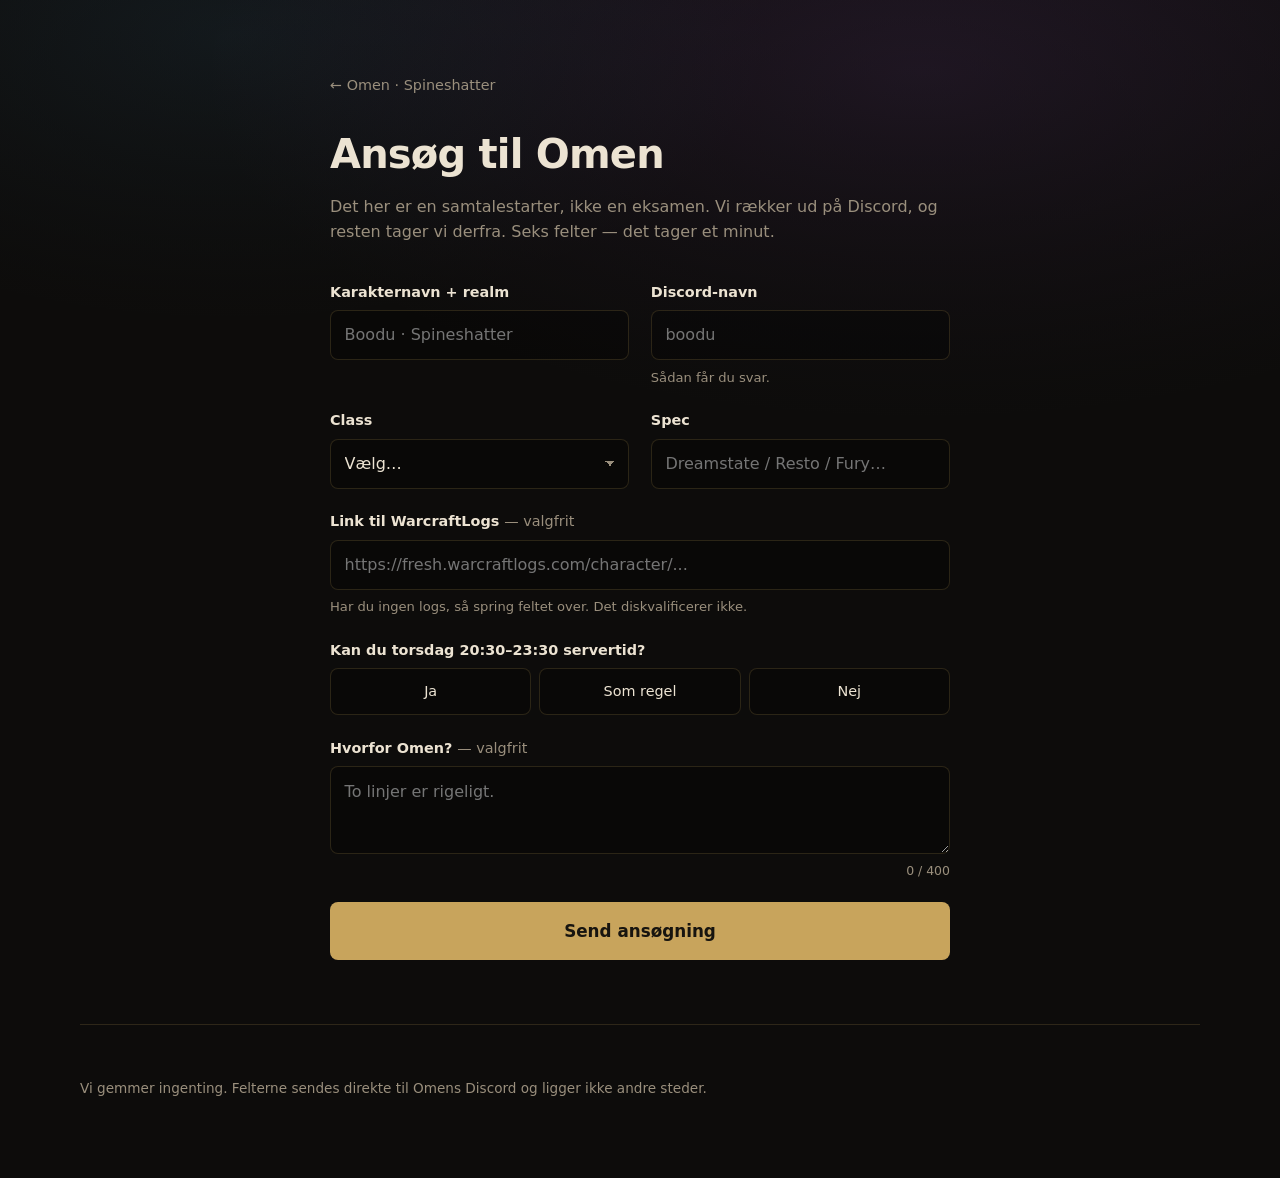
==== site/apply.html @ 4b388e67 "Ansoegningsformular, Discord-funktion og cron-job Faerdiggoer v1's tre dele ud over forsiden.  site/" ====
<!doctype html>
<html lang="da">
<head>
<meta charset="utf-8">
<meta name="viewport" content="width=device-width, initial-scale=1">
<title>Ansøg · Omen</title>
<meta name="robots" content="noindex">
<meta name="theme-color" content="#0d0c0b">
<link rel="stylesheet" href="style.css">
<style>
.wrap { max-width: 620px; margin-inline: auto; padding: clamp(2.5rem, 8vh, 5rem) 0 4rem; }
a.back { color: var(--muted); text-decoration: none; font-size: 0.9rem; }
a.back:hover { color: var(--text); }

h1 { font-size: clamp(1.9rem, 5vw, 2.5rem); margin: 1.5rem 0 0.5rem; letter-spacing: -0.02em; }
.intro { color: var(--muted); margin: 0 0 2.25rem; }

form { display: grid; gap: 1.35rem; }
.field { display: grid; gap: 0.4rem; }
label { font-size: 0.9rem; font-weight: 600; }
label .opt { font-weight: 400; color: var(--muted); }
.hint { font-size: 0.82rem; color: var(--muted); }

input, select, textarea {
  font: inherit;
  color: var(--text);
  background: rgba(0,0,0,0.28);
  border: 1px solid var(--line);
  border-radius: 8px;
  padding: 0.7rem 0.85rem;
  width: 100%;
}
input:focus, select:focus, textarea:focus {
  outline: 2px solid rgba(200,164,92,0.55);
  outline-offset: 1px;
  border-color: transparent;
}
textarea { resize: vertical; min-height: 5.5rem; }
select { appearance: none; background-image: linear-gradient(45deg, transparent 50%, var(--muted) 50%), linear-gradient(135deg, var(--muted) 50%, transparent 50%); background-position: right 1.1rem center, right 0.85rem center; background-size: 6px 6px, 6px 6px; background-repeat: no-repeat; }

/* align-items: start — ellers straekker grid'et feltet UDEN hjaelpetekst,
   saa de to input-felter i en raekke faar forskellig hoejde. */
.pair { display: grid; gap: 1.35rem; grid-template-columns: 1fr; align-items: start; }
@media (min-width: 560px) { .pair { grid-template-columns: 1fr 1fr; } }

/* Ja/nej som to knapper frem for en dropdown: ét klik i stedet for tre. */
.choice { display: flex; gap: 0.5rem; }
.choice label {
  position: relative;   /* holder den skjulte radio inde i knappen */
  flex: 1;
  text-align: center;
  padding: 0.7rem 0.5rem;
  border: 1px solid var(--line);
  border-radius: 8px;
  cursor: pointer;
  font-weight: 500;
  background: rgba(0,0,0,0.28);
}
/* Radio'erne skal skjules UDEN at arve width:100% fra input-reglen ovenfor.
   Gjorde de det, blev hver knap 1440px bred og skubbede hele siden ud i
   vandret scroll — usynligt, fordi elementet selv er gennemsigtigt. */
.choice input {
  position: absolute;
  inset: 0;
  width: 100%; height: 100%;
  margin: 0; padding: 0;
  opacity: 0;
  cursor: pointer;
}
.choice input:checked + span { color: var(--gold); font-weight: 700; }
.choice label:has(input:checked) { border-color: rgba(200,164,92,0.6); background: rgba(200,164,92,0.08); }
.choice label:has(input:focus-visible) { outline: 2px solid rgba(200,164,92,0.55); outline-offset: 1px; }

.count { font-size: 0.78rem; color: var(--muted); text-align: right; }

.status { margin-top: 1rem; padding: 0.85rem 1rem; border-radius: 8px; border: 1px solid var(--line); font-size: 0.92rem; }
.status.error { border-color: rgba(192,122,74,0.6); color: #e0b492; }

/* Kvitteringen erstatter formularen — ingen tvivl om, at det gik igennem. */
.done { text-align: center; padding: 3rem 1rem; }
.done .mark { font-size: 2.5rem; color: var(--good); }
.done h2 { margin: 1rem 0 0.5rem; font-size: 1.4rem; }
.done p { color: var(--muted); margin: 0 0 1.5rem; }

/* Honeypot: usynlig for mennesker, udfyldes af simple bots. */
.hp { position: absolute; left: -9999px; width: 1px; height: 1px; overflow: hidden; }
</style>
</head>
<body>
<div class="backdrop"></div>

<div class="shell">
  <div class="wrap">
    <a class="back" href="./">← Omen · Spineshatter</a>

    <div id="form-view">
      <h1>Ansøg til Omen</h1>
      <p class="intro">
        Det her er en samtalestarter, ikke en eksamen. Vi rækker ud på Discord,
        og resten tager vi derfra. Seks felter — det tager et minut.
      </p>

      <form id="apply" novalidate>
        <div class="pair">
          <div class="field">
            <label for="character">Karakternavn + realm</label>
            <input id="character" name="character" required maxlength="60"
                   autocomplete="off" placeholder="Boodu · Spineshatter">
          </div>
          <div class="field">
            <label for="discord">Discord-navn</label>
            <input id="discord" name="discord" required maxlength="60"
                   autocomplete="off" placeholder="boodu">
            <span class="hint">Sådan får du svar.</span>
          </div>
        </div>

        <div class="pair">
          <div class="field">
            <label for="class">Class</label>
            <select id="class" name="class" required>
              <option value="" disabled selected>Vælg…</option>
              <option>Druid</option><option>Hunter</option><option>Mage</option>
              <option>Paladin</option><option>Priest</option><option>Rogue</option>
              <option>Shaman</option><option>Warlock</option><option>Warrior</option>
            </select>
          </div>
          <div class="field">
            <label for="spec">Spec</label>
            <input id="spec" name="spec" required maxlength="40"
                   autocomplete="off" placeholder="Dreamstate / Resto / Fury…">
          </div>
        </div>

        <div class="field">
          <label for="logs">Link til WarcraftLogs <span class="opt">— valgfrit</span></label>
          <input id="logs" name="logs" type="url" maxlength="300"
                 autocomplete="off" placeholder="https://fresh.warcraftlogs.com/character/...">
          <span class="hint">Har du ingen logs, så spring feltet over. Det diskvalificerer ikke.</span>
        </div>

        <div class="field">
          <label>Kan du torsdag 20:30–23:30 servertid?</label>
          <div class="choice">
            <label><input type="radio" name="attendance" value="Ja" required><span>Ja</span></label>
            <label><input type="radio" name="attendance" value="Som regel"><span>Som regel</span></label>
            <label><input type="radio" name="attendance" value="Nej"><span>Nej</span></label>
          </div>
        </div>

        <div class="field">
          <label for="why">Hvorfor Omen? <span class="opt">— valgfrit</span></label>
          <textarea id="why" name="why" maxlength="400"
                    placeholder="To linjer er rigeligt."></textarea>
          <span class="count" id="count">0 / 400</span>
        </div>

        <div class="hp" aria-hidden="true">
          <label for="website">Lad dette felt stå tomt</label>
          <input id="website" name="website" tabindex="-1" autocomplete="off">
        </div>

        <button class="btn" type="submit" id="submit">Send ansøgning</button>
        <div class="status" id="status" hidden></div>
      </form>
    </div>

    <div id="done-view" class="done" hidden>
      <div class="mark">✓</div>
      <h2>Sendt</h2>
      <p>Den ligger i Omens Discord nu. Boodu eller Raîns rækker ud til dig.</p>
      <a class="btn" href="./" style="max-width:16rem;margin-inline:auto">Tilbage til forsiden</a>
    </div>
  </div>

  <footer>
    <p>Vi gemmer ingenting. Felterne sendes direkte til Omens Discord og ligger ikke andre steder.</p>
  </footer>
</div>

<script>
const form = document.getElementById("apply");
const button = document.getElementById("submit");
const status = document.getElementById("status");
const why = document.getElementById("why");
const count = document.getElementById("count");

why.addEventListener("input", () => {
  count.textContent = `${why.value.length} / 400`;
});

function fail(message) {
  status.hidden = false;
  status.className = "status error";
  status.textContent = message;
  button.disabled = false;
  button.textContent = "Send ansøgning";
}

form.addEventListener("submit", async (event) => {
  event.preventDefault();
  status.hidden = true;

  // Egen validering frem for browserens: novalidate paa formen giver os
  // beskeder paa dansk i stedet for browserens sprog.
  const required = [
    ["character", "Skriv karakternavn og realm."],
    ["discord", "Vi skal bruge dit Discord-navn for at kunne svare."],
    ["class", "Vælg din class."],
    ["spec", "Skriv din spec."],
  ];
  for (const [name, message] of required) {
    const field = form.elements[name];
    if (!field.value.trim()) {
      fail(message);
      field.focus();
      return;
    }
  }
  if (!form.elements["attendance"].value) {
    return fail("Sig til om du kan torsdage — også hvis svaret er nej.");
  }

  button.disabled = true;
  button.textContent = "Sender…";

  try {
    const response = await fetch("/api/apply", {
      method: "POST",
      headers: { "Content-Type": "application/json" },
      body: JSON.stringify(Object.fromEntries(new FormData(form))),
    });

    if (response.status === 429) {
      return fail("For mange ansøgninger fra dit netværk lige nu. Prøv om lidt.");
    }
    if (!response.ok) {
      const body = await response.json().catch(() => ({}));
      return fail(body.error || "Kunne ikke sende. Prøv igen, eller skriv til Boodu på Discord.");
    }

    document.getElementById("form-view").hidden = true;
    document.getElementById("done-view").hidden = false;
  } catch {
    fail("Ingen forbindelse. Tjek nettet og prøv igen.");
  }
});
</script>
</body>
</html>
---- site/style.css ----
/* Faelles fundament for alle sider: farver, typografi, baggrund og knap.
   Sidespecifik CSS bliver i den enkelte side — kun det, to sider deler,
   hoerer hjemme her. */

:root {
  --bg: #0d0c0b;
  --panel: rgba(28, 25, 21, 0.72);
  --line: rgba(200, 164, 92, 0.18);
  --text: #ece3d2;
  --muted: #9a8f7d;
  --gold: #c8a45c;
  --good: #6fa86f;
  --warn: #c07a4a;
  --shell: min(1120px, 100% - 2.5rem);
}

* { box-sizing: border-box; }

body {
  margin: 0;
  background: var(--bg);
  color: var(--text);
  font: 16px/1.6 system-ui, -apple-system, "Segoe UI", sans-serif;
  -webkit-font-smoothing: antialiased;
}

/* BAGGRUNDSKUNST — fastlaast, saa den staar stille naar man scroller.
   Lige nu en ren CSS-stemning, fordi billedkilden er et aabent flag
   (officiel Blizzard key art vs. fan art med tilladelse).
   Naar billedet findes: laeg det i site/art/ og tilfoej det som foerste
   lag i background nedenfor. Alt andet virker uaendret. */
.backdrop {
  position: fixed;
  inset: 0;
  z-index: -1;
  background:
    radial-gradient(80% 55% at 72% 8%, rgba(150, 90, 190, 0.22), transparent 70%),
    radial-gradient(60% 45% at 18% 4%, rgba(70, 130, 170, 0.18), transparent 70%),
    var(--bg);
}
/* Sloeret der sikrer kontrast: kunsten ses i kanterne, aldrig bag et tal.
   Den moerkner nedad, saa data overtager efter hero'en. */
.backdrop::after {
  content: "";
  position: absolute;
  inset: 0;
  background: linear-gradient(180deg, rgba(13,12,11,0.35) 0%, rgba(13,12,11,0.88) 55%, var(--bg) 100%);
}

.shell { width: var(--shell); margin-inline: auto; }

section { padding: 3.25rem 0; border-top: 1px solid var(--line); }
h2 { margin: 0 0 0.4rem; font-size: 1.35rem; letter-spacing: -0.01em; }
.lede { margin: 0 0 2rem; color: var(--muted); max-width: 60ch; }

.btn {
  display: block;
  width: 100%;
  text-align: center;
  background: var(--gold);
  color: #17140f;
  font: inherit;
  font-weight: 700;
  font-size: 1.05rem;
  padding: 0.95rem 1.5rem;
  border: 0;
  border-radius: 8px;
  text-decoration: none;
  cursor: pointer;
}
.btn:hover:not(:disabled) { filter: brightness(1.08); }
.btn:disabled { opacity: 0.55; cursor: progress; }

footer { padding: 2.5rem 0 4rem; color: var(--muted); font-size: 0.85rem; border-top: 1px solid var(--line); }
footer a { color: var(--muted); }

.loading { color: var(--muted); }
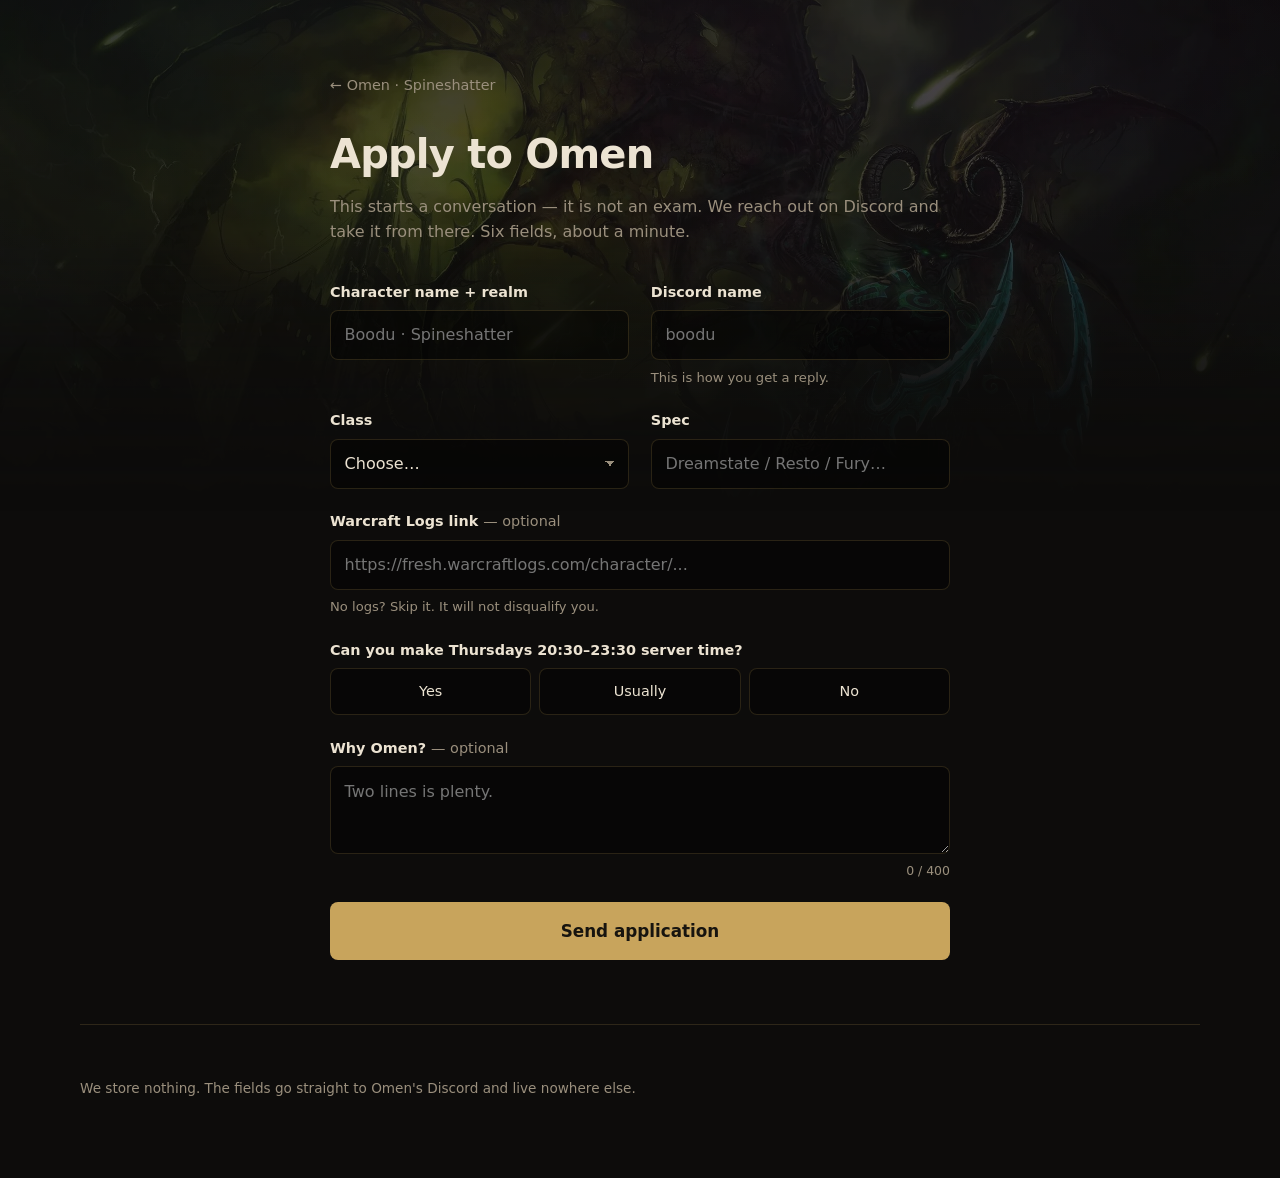
==== commit ccda7ce6: "Engelsk site, stort guildnavn og Blizzards TBC-kunst Omen er en international guild, saa alt brugerv" ====
--- a/site/apply.html
+++ b/site/apply.html
@@ -1,16 +1,33 @@
 <!doctype html>
-<html lang="da">
+<html lang="en">
 <head>
 <meta charset="utf-8">
 <meta name="viewport" content="width=device-width, initial-scale=1">
-<title>Ansøg · Omen</title>
+<title>Apply · Omen</title>
 <meta name="robots" content="noindex">
 <meta name="theme-color" content="#0d0c0b">
 <link rel="stylesheet" href="style.css">
 <style>
-.wrap { max-width: 620px; margin-inline: auto; padding: clamp(2.5rem, 8vh, 5rem) 0 4rem; }
+.wrap { position: relative; max-width: 620px; margin-inline: auto; padding: clamp(2.5rem, 8vh, 5rem) 0 4rem; }
 a.back { color: var(--muted); text-decoration: none; font-size: 0.9rem; }
 a.back:hover { color: var(--text); }
+
+/* Samme kunst som forsidens apply-sektion, saa de to sider foeles som ét sted. */
+.page-art {
+  position: fixed;
+  inset: 0 0 auto 0;
+  height: 60vh;
+  z-index: -1;
+  background: url("art/t6-illidan.webp") center 22% / cover no-repeat;
+  mask-image: linear-gradient(180deg, #000 0%, #000 45%, transparent 95%);
+  opacity: 0.55;
+}
+.page-art::after {
+  content: "";
+  position: absolute;
+  inset: 0;
+  background: linear-gradient(180deg, rgba(13,12,11,0.7) 0%, rgba(13,12,11,0.55) 35%, var(--bg) 100%);
+}
 
 h1 { font-size: clamp(1.9rem, 5vw, 2.5rem); margin: 1.5rem 0 0.5rem; letter-spacing: -0.02em; }
 .intro { color: var(--muted); margin: 0 0 2.25rem; }
@@ -24,7 +41,7 @@
 input, select, textarea {
   font: inherit;
   color: var(--text);
-  background: rgba(0,0,0,0.28);
+  background: rgba(0,0,0,0.42);
   border: 1px solid var(--line);
   border-radius: 8px;
   padding: 0.7rem 0.85rem;
@@ -43,7 +60,7 @@
 .pair { display: grid; gap: 1.35rem; grid-template-columns: 1fr; align-items: start; }
 @media (min-width: 560px) { .pair { grid-template-columns: 1fr 1fr; } }
 
-/* Ja/nej som to knapper frem for en dropdown: ét klik i stedet for tre. */
+/* Ja/nej som knapper frem for en dropdown: ét klik i stedet for tre. */
 .choice { display: flex; gap: 0.5rem; }
 .choice label {
   position: relative;   /* holder den skjulte radio inde i knappen */
@@ -54,7 +71,7 @@
   border-radius: 8px;
   cursor: pointer;
   font-weight: 500;
-  background: rgba(0,0,0,0.28);
+  background: rgba(0,0,0,0.42);
 }
 /* Radio'erne skal skjules UDEN at arve width:100% fra input-reglen ovenfor.
    Gjorde de det, blev hver knap 1440px bred og skubbede hele siden ud i
@@ -68,7 +85,7 @@
   cursor: pointer;
 }
 .choice input:checked + span { color: var(--gold); font-weight: 700; }
-.choice label:has(input:checked) { border-color: rgba(200,164,92,0.6); background: rgba(200,164,92,0.08); }
+.choice label:has(input:checked) { border-color: rgba(200,164,92,0.6); background: rgba(200,164,92,0.1); }
 .choice label:has(input:focus-visible) { outline: 2px solid rgba(200,164,92,0.55); outline-offset: 1px; }
 
 .count { font-size: 0.78rem; color: var(--muted); text-align: right; }
@@ -88,30 +105,31 @@
 </head>
 <body>
 <div class="backdrop"></div>
+<div class="page-art" role="img" aria-label="Illidan Stormrage at the Black Temple"></div>
 
 <div class="shell">
   <div class="wrap">
     <a class="back" href="./">← Omen · Spineshatter</a>
 
     <div id="form-view">
-      <h1>Ansøg til Omen</h1>
+      <h1>Apply to Omen</h1>
       <p class="intro">
-        Det her er en samtalestarter, ikke en eksamen. Vi rækker ud på Discord,
-        og resten tager vi derfra. Seks felter — det tager et minut.
+        This starts a conversation — it is not an exam. We reach out on Discord
+        and take it from there. Six fields, about a minute.
       </p>
 
       <form id="apply" novalidate>
         <div class="pair">
           <div class="field">
-            <label for="character">Karakternavn + realm</label>
+            <label for="character">Character name + realm</label>
             <input id="character" name="character" required maxlength="60"
                    autocomplete="off" placeholder="Boodu · Spineshatter">
           </div>
           <div class="field">
-            <label for="discord">Discord-navn</label>
+            <label for="discord">Discord name</label>
             <input id="discord" name="discord" required maxlength="60"
                    autocomplete="off" placeholder="boodu">
-            <span class="hint">Sådan får du svar.</span>
+            <span class="hint">This is how you get a reply.</span>
           </div>
         </div>
 
@@ -119,7 +137,7 @@
           <div class="field">
             <label for="class">Class</label>
             <select id="class" name="class" required>
-              <option value="" disabled selected>Vælg…</option>
+              <option value="" disabled selected>Choose…</option>
               <option>Druid</option><option>Hunter</option><option>Mage</option>
               <option>Paladin</option><option>Priest</option><option>Rogue</option>
               <option>Shaman</option><option>Warlock</option><option>Warrior</option>
@@ -133,48 +151,48 @@
         </div>
 
         <div class="field">
-          <label for="logs">Link til WarcraftLogs <span class="opt">— valgfrit</span></label>
+          <label for="logs">Warcraft Logs link <span class="opt">— optional</span></label>
           <input id="logs" name="logs" type="url" maxlength="300"
                  autocomplete="off" placeholder="https://fresh.warcraftlogs.com/character/...">
-          <span class="hint">Har du ingen logs, så spring feltet over. Det diskvalificerer ikke.</span>
+          <span class="hint">No logs? Skip it. It will not disqualify you.</span>
         </div>
 
         <div class="field">
-          <label>Kan du torsdag 20:30–23:30 servertid?</label>
+          <label>Can you make Thursdays 20:30–23:30 server time?</label>
           <div class="choice">
-            <label><input type="radio" name="attendance" value="Ja" required><span>Ja</span></label>
-            <label><input type="radio" name="attendance" value="Som regel"><span>Som regel</span></label>
-            <label><input type="radio" name="attendance" value="Nej"><span>Nej</span></label>
+            <label><input type="radio" name="attendance" value="Yes" required><span>Yes</span></label>
+            <label><input type="radio" name="attendance" value="Usually"><span>Usually</span></label>
+            <label><input type="radio" name="attendance" value="No"><span>No</span></label>
           </div>
         </div>
 
         <div class="field">
-          <label for="why">Hvorfor Omen? <span class="opt">— valgfrit</span></label>
+          <label for="why">Why Omen? <span class="opt">— optional</span></label>
           <textarea id="why" name="why" maxlength="400"
-                    placeholder="To linjer er rigeligt."></textarea>
+                    placeholder="Two lines is plenty."></textarea>
           <span class="count" id="count">0 / 400</span>
         </div>
 
         <div class="hp" aria-hidden="true">
-          <label for="website">Lad dette felt stå tomt</label>
+          <label for="website">Leave this field empty</label>
           <input id="website" name="website" tabindex="-1" autocomplete="off">
         </div>
 
-        <button class="btn" type="submit" id="submit">Send ansøgning</button>
+        <button class="btn" type="submit" id="submit">Send application</button>
         <div class="status" id="status" hidden></div>
       </form>
     </div>
 
     <div id="done-view" class="done" hidden>
       <div class="mark">✓</div>
-      <h2>Sendt</h2>
-      <p>Den ligger i Omens Discord nu. Boodu eller Raîns rækker ud til dig.</p>
-      <a class="btn" href="./" style="max-width:16rem;margin-inline:auto">Tilbage til forsiden</a>
+      <h2>Sent</h2>
+      <p>It is in Omen's Discord now. Boodu or Raîns will reach out to you.</p>
+      <a class="btn" href="./" style="max-width:16rem;margin-inline:auto">Back to the front page</a>
     </div>
   </div>
 
   <footer>
-    <p>Vi gemmer ingenting. Felterne sendes direkte til Omens Discord og ligger ikke andre steder.</p>
+    <p>We store nothing. The fields go straight to Omen's Discord and live nowhere else.</p>
   </footer>
 </div>
 
@@ -194,7 +212,7 @@
   status.className = "status error";
   status.textContent = message;
   button.disabled = false;
-  button.textContent = "Send ansøgning";
+  button.textContent = "Send application";
 }
 
 form.addEventListener("submit", async (event) => {
@@ -202,12 +220,12 @@
   status.hidden = true;
 
   // Egen validering frem for browserens: novalidate paa formen giver os
-  // beskeder paa dansk i stedet for browserens sprog.
+  // kontrol over ordlyden i stedet for browserens egne beskeder.
   const required = [
-    ["character", "Skriv karakternavn og realm."],
-    ["discord", "Vi skal bruge dit Discord-navn for at kunne svare."],
-    ["class", "Vælg din class."],
-    ["spec", "Skriv din spec."],
+    ["character", "Add your character name and realm."],
+    ["discord", "We need your Discord name to be able to reply."],
+    ["class", "Pick your class."],
+    ["spec", "Add your spec."],
   ];
   for (const [name, message] of required) {
     const field = form.elements[name];
@@ -218,11 +236,11 @@
     }
   }
   if (!form.elements["attendance"].value) {
-    return fail("Sig til om du kan torsdage — også hvis svaret er nej.");
+    return fail("Let us know about Thursdays — even if the answer is no.");
   }
 
   button.disabled = true;
-  button.textContent = "Sender…";
+  button.textContent = "Sending…";
 
   try {
     const response = await fetch("/api/apply", {
@@ -232,17 +250,17 @@
     });
 
     if (response.status === 429) {
-      return fail("For mange ansøgninger fra dit netværk lige nu. Prøv om lidt.");
+      return fail("Too many applications from your network right now. Try again shortly.");
     }
     if (!response.ok) {
       const body = await response.json().catch(() => ({}));
-      return fail(body.error || "Kunne ikke sende. Prøv igen, eller skriv til Boodu på Discord.");
+      return fail(body.error || "Could not send. Try again, or message Boodu on Discord.");
     }
 
     document.getElementById("form-view").hidden = true;
     document.getElementById("done-view").hidden = false;
   } catch {
-    fail("Ingen forbindelse. Tjek nettet og prøv igen.");
+    fail("No connection. Check your network and try again.");
   }
 });
 </script>
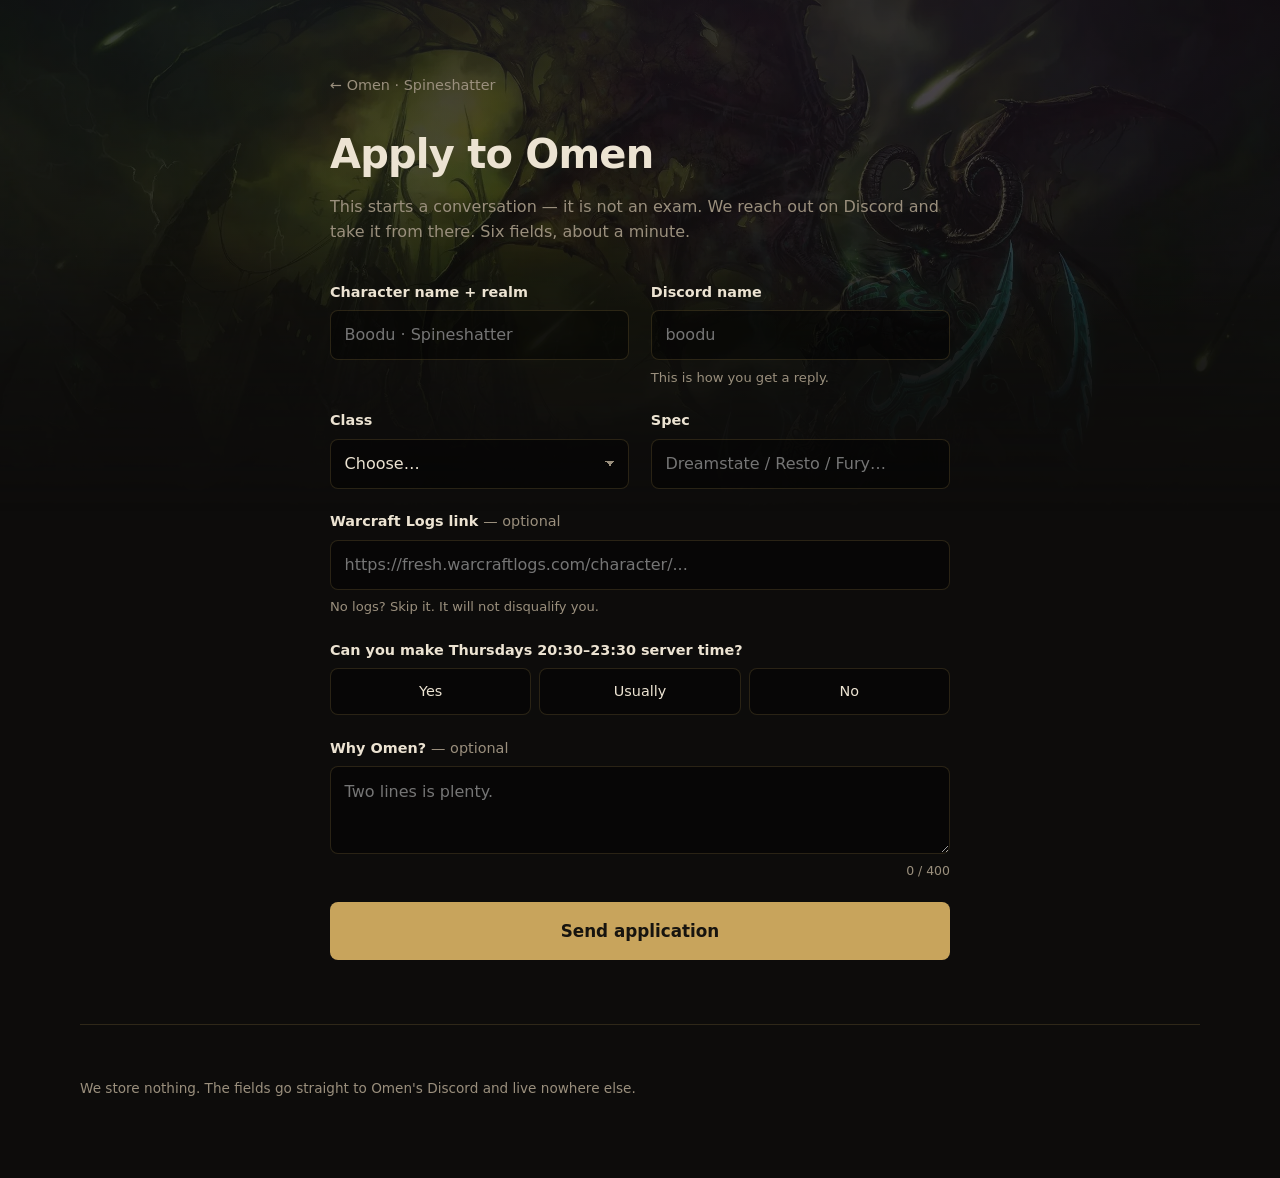
==== commit 63556b5a: "Visuelle rettelser efter Simons gennemgang - "Semi-hardcore" ud af tagline. Hoerer til i en "about u" ====
--- a/site/apply.html
+++ b/site/apply.html
@@ -13,8 +13,9 @@
 a.back:hover { color: var(--text); }
 
 /* Samme kunst som forsidens apply-sektion, saa de to sider foeles som ét sted. */
+/* absolute, ikke fixed: baggrunden skal scrolle med indholdet. */
 .page-art {
-  position: fixed;
+  position: absolute;
   inset: 0 0 auto 0;
   height: 60vh;
   z-index: -1;
@@ -104,7 +105,6 @@
 </style>
 </head>
 <body>
-<div class="backdrop"></div>
 <div class="page-art" role="img" aria-label="Illidan Stormrage at the Black Temple"></div>
 
 <div class="shell">
--- a/site/style.css
+++ b/site/style.css
@@ -16,35 +16,26 @@
 
 * { box-sizing: border-box; }
 
+/* Baggrunden SCROLLER MED indholdet — den er ikke laast til viewporten.
+   Det vender bevidst Q13 i brainstormen om ("statisk baggrund der bliver
+   staaende"); Simon vil have den til at foelge med. Derfor ligger stemningen
+   paa body med background-attachment: scroll (standard) i stedet for paa et
+   position:fixed-lag. */
 body {
   margin: 0;
-  background: var(--bg);
   color: var(--text);
   font: 16px/1.6 system-ui, -apple-system, "Segoe UI", sans-serif;
   -webkit-font-smoothing: antialiased;
-}
 
-/* BAGGRUNDSKUNST — fastlaast, saa den staar stille naar man scroller.
-   Lige nu en ren CSS-stemning, fordi billedkilden er et aabent flag
-   (officiel Blizzard key art vs. fan art med tilladelse).
-   Naar billedet findes: laeg det i site/art/ og tilfoej det som foerste
-   lag i background nedenfor. Alt andet virker uaendret. */
-.backdrop {
-  position: fixed;
-  inset: 0;
-  z-index: -1;
   background:
-    radial-gradient(80% 55% at 72% 8%, rgba(150, 90, 190, 0.22), transparent 70%),
-    radial-gradient(60% 45% at 18% 4%, rgba(70, 130, 170, 0.18), transparent 70%),
+    radial-gradient(80% 40% at 72% 0%, rgba(150, 90, 190, 0.20), transparent 72%),
+    radial-gradient(60% 34% at 18% 0%, rgba(70, 130, 170, 0.16), transparent 72%),
     var(--bg);
-}
-/* Sloeret der sikrer kontrast: kunsten ses i kanterne, aldrig bag et tal.
-   Den moerkner nedad, saa data overtager efter hero'en. */
-.backdrop::after {
-  content: "";
-  position: absolute;
-  inset: 0;
-  background: linear-gradient(180deg, rgba(13,12,11,0.35) 0%, rgba(13,12,11,0.88) 55%, var(--bg) 100%);
+  /* Uden no-repeat gentages gradienterne ned gennem hele dokumentet. De skal
+     kun ligge i toppen og scrolle vaek sammen med hero'en. */
+  background-size: 100% 130vh, 100% 130vh, auto;
+  background-repeat: no-repeat;
+  background-color: var(--bg);
 }
 
 .shell { width: var(--shell); margin-inline: auto; }
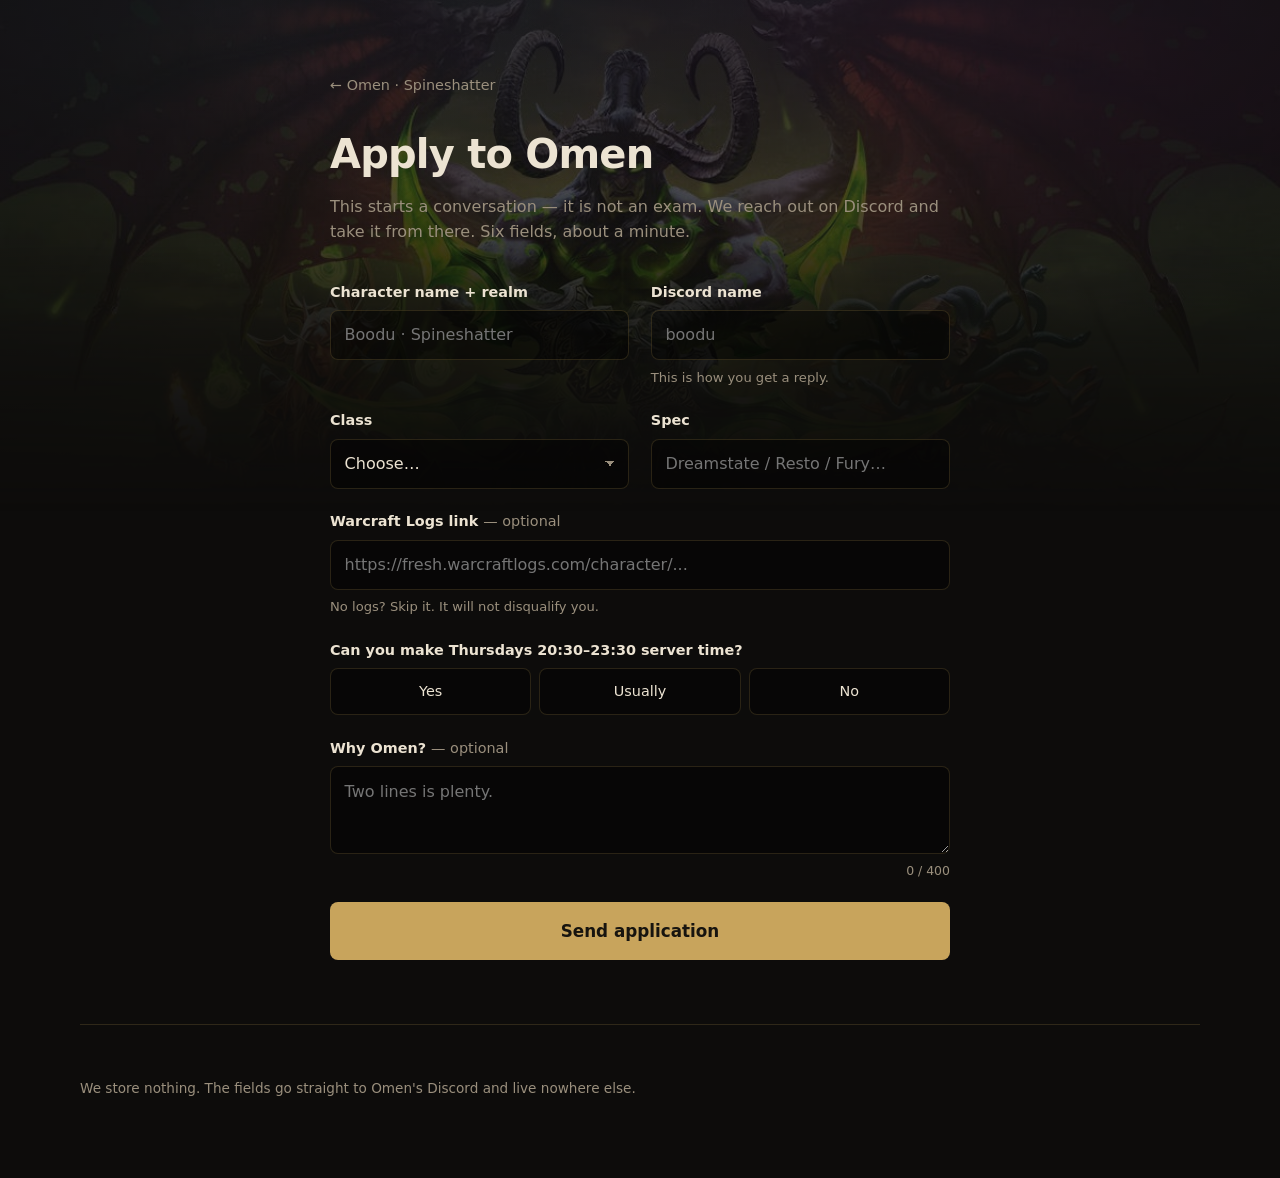
==== commit 1ac4ec7c: "Illidan i toppen, alle tre i bunden, og kortene staar stille Hero'en viser nu Illidan ved Black Temp" ====
--- a/site/apply.html
+++ b/site/apply.html
@@ -19,7 +19,7 @@
   inset: 0 0 auto 0;
   height: 60vh;
   z-index: -1;
-  background: url("art/t6-illidan.webp") center 22% / cover no-repeat;
+  background: url("art/tbc-alle-tre.jpeg") center 26% / cover no-repeat;
   mask-image: linear-gradient(180deg, #000 0%, #000 45%, transparent 95%);
   opacity: 0.55;
 }
@@ -105,7 +105,7 @@
 </style>
 </head>
 <body>
-<div class="page-art" role="img" aria-label="Illidan Stormrage at the Black Temple"></div>
+<div class="page-art" role="img" aria-label="Kael'thas, Illidan and Lady Vashj"></div>
 
 <div class="shell">
   <div class="wrap">
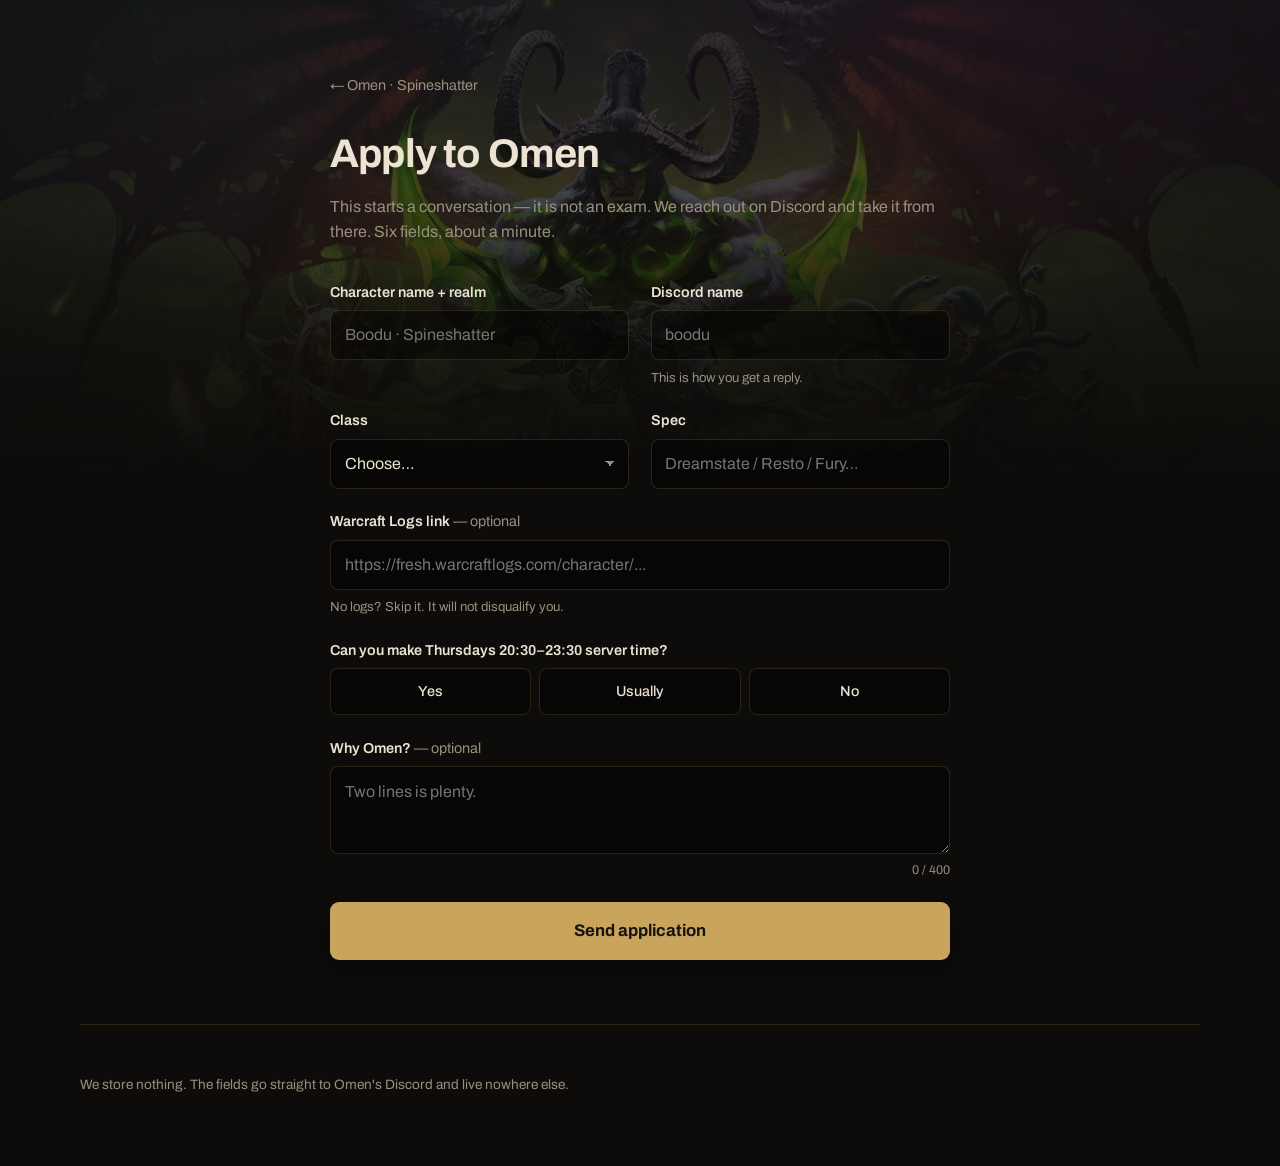
==== commit 43fd9de4: "Broadcast-redesign af forsiden Hovedtallet bliver et budget: sporet er hele aftenen, den stiplede st" ====
--- a/site/apply.html
+++ b/site/apply.html
@@ -6,6 +6,12 @@
 <title>Apply · Omen</title>
 <meta name="robots" content="noindex">
 <meta name="theme-color" content="#0d0c0b">
+
+<!-- Samme skrift som forsiden — ellers skifter typografien midt i floedet. -->
+<link rel="preconnect" href="https://fonts.googleapis.com">
+<link rel="preconnect" href="https://fonts.gstatic.com" crossorigin>
+<link rel="stylesheet" href="https://fonts.googleapis.com/css2?family=Archivo:wdth,wght@62..125,400..900&display=swap">
+
 <link rel="stylesheet" href="style.css">
 <style>
 .wrap { position: relative; max-width: 620px; margin-inline: auto; padding: clamp(2.5rem, 8vh, 5rem) 0 4rem; }
--- a/site/style.css
+++ b/site/style.css
@@ -1,6 +1,10 @@
 /* Faelles fundament for alle sider: farver, typografi, baggrund og knap.
    Sidespecifik CSS bliver i den enkelte side — kun det, to sider deler,
-   hoerer hjemme her. */
+   hoerer hjemme her.
+
+   BEMAERK: apply.html bygger paa den her fil. Aendrer du .btn, .shell eller
+   variabelnavnene, saa aabn apply.html og se efter — den har ingen egen
+   definition af dem. */
 
 :root {
   --bg: #0d0c0b;
@@ -9,9 +13,16 @@
   --text: #ece3d2;
   --muted: #9a8f7d;
   --gold: #c8a45c;
+  /* Lysere guld til det ene tal, der skal skille sig ud fra de andre. */
+  --gold-bright: #e6c680;
+  /* Illidans farve. Gloeden i hans oejne og glaives er groenblaa, ikke guld —
+     den bruges KUN til stemning i hero'en, aldrig til et tal. */
+  --fel: #57d6c4;
   --good: #6fa86f;
   --warn: #c07a4a;
   --shell: min(1120px, 100% - 2.5rem);
+
+  --font: "Archivo", "Helvetica Neue", "Segoe UI", system-ui, -apple-system, sans-serif;
 }
 
 * { box-sizing: border-box; }
@@ -24,12 +35,12 @@
 body {
   margin: 0;
   color: var(--text);
-  font: 16px/1.6 system-ui, -apple-system, "Segoe UI", sans-serif;
+  font: 16px/1.6 var(--font);
   -webkit-font-smoothing: antialiased;
 
   background:
-    radial-gradient(80% 40% at 72% 0%, rgba(150, 90, 190, 0.20), transparent 72%),
-    radial-gradient(60% 34% at 18% 0%, rgba(70, 130, 170, 0.16), transparent 72%),
+    radial-gradient(70% 34% at 74% 0%, rgba(150, 90, 190, 0.18), transparent 70%),
+    radial-gradient(56% 30% at 16% 4%, rgba(70, 130, 170, 0.15), transparent 72%),
     var(--bg);
   /* Uden no-repeat gentages gradienterne ned gennem hele dokumentet. De skal
      kun ligge i toppen og scrolle vaek sammen med hero'en. */
@@ -40,10 +51,17 @@
 
 .shell { width: var(--shell); margin-inline: auto; }
 
-section { padding: 3.25rem 0; border-top: 1px solid var(--line); }
-h2 { margin: 0 0 0.4rem; font-size: 1.35rem; letter-spacing: -0.01em; }
-.lede { margin: 0 0 2rem; color: var(--muted); max-width: 60ch; }
+h2 {
+  margin: 0 0 0.4rem;
+  font-size: clamp(1.4rem, 3vw, 1.9rem);
+  font-weight: 700;
+  letter-spacing: -0.015em;
+}
+.lede { margin: 0.75rem 0 0; color: var(--muted); max-width: 62ch; }
 
+/* .btn er FULD BREDDE som udgangspunkt, fordi apply.html's submit-knap
+   regner med det. Skal den kun fylde sin egen tekst, saa laeg .btn-inline
+   ovenpaa — lav ikke standarden om. */
 .btn {
   display: block;
   width: 100%;
@@ -55,14 +73,29 @@
   font-size: 1.05rem;
   padding: 0.95rem 1.5rem;
   border: 0;
-  border-radius: 8px;
+  border-radius: 9px;
   text-decoration: none;
   cursor: pointer;
+  box-shadow: 0 10px 30px rgba(0, 0, 0, 0.4);
+  transition: filter 0.15s, transform 0.15s;
 }
 .btn:hover:not(:disabled) { filter: brightness(1.08); }
+.btn:active:not(:disabled) { transform: translateY(1px); }
 .btn:disabled { opacity: 0.55; cursor: progress; }
 
-footer { padding: 2.5rem 0 4rem; color: var(--muted); font-size: 0.85rem; border-top: 1px solid var(--line); }
+.btn-inline { display: inline-block; width: auto; font-size: 0.95rem; padding: 0.8rem 1.6rem; }
+
+footer { padding: 2.25rem 0 3.5rem; color: var(--muted); font-size: 0.85rem; border-top: 1px solid var(--line); }
 footer a { color: var(--muted); }
 
 .loading { color: var(--muted); }
+
+/* Respekter at nogen har slaaet bevaegelse fra i styresystemet. Stemning er
+   aldrig vigtigere end at kunne holde ud at se paa siden. */
+@media (prefers-reduced-motion: reduce) {
+  *, *::before, *::after {
+    animation-duration: 0.001ms !important;
+    animation-iteration-count: 1 !important;
+    transition-duration: 0.001ms !important;
+  }
+}
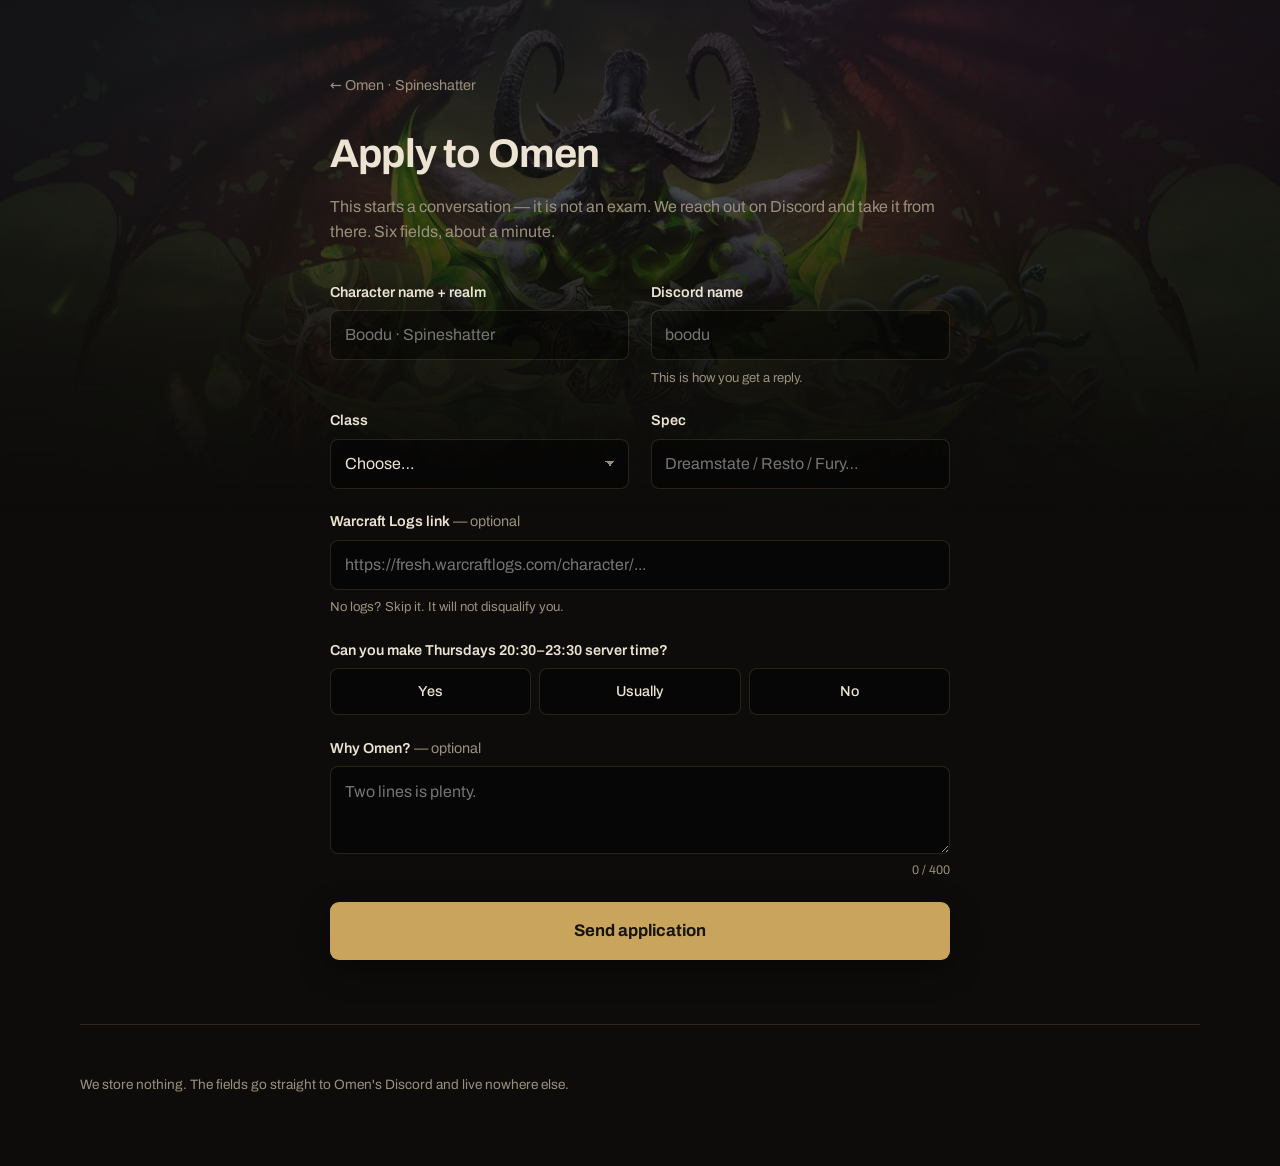
==== commit 094ccdd4: "Fonten hjem i repoet, Apply kun i bunden Google Fonts er vaek. Siden er ellers en fil og et cron-job" ====
--- a/site/apply.html
+++ b/site/apply.html
@@ -7,10 +7,9 @@
 <meta name="robots" content="noindex">
 <meta name="theme-color" content="#0d0c0b">
 
-<!-- Samme skrift som forsiden — ellers skifter typografien midt i floedet. -->
-<link rel="preconnect" href="https://fonts.googleapis.com">
-<link rel="preconnect" href="https://fonts.gstatic.com" crossorigin>
-<link rel="stylesheet" href="https://fonts.googleapis.com/css2?family=Archivo:wdth,wght@62..125,400..900&display=swap">
+<!-- Samme skrift som forsiden — ellers skifter typografien midt i floedet.
+     Selve @font-face staar i style.css. -->
+<link rel="preload" href="fonts/archivo-var.woff2" as="font" type="font/woff2" crossorigin>
 
 <link rel="stylesheet" href="style.css">
 <style>
--- a/site/style.css
+++ b/site/style.css
@@ -5,6 +5,29 @@
    BEMAERK: apply.html bygger paa den her fil. Aendrer du .btn, .shell eller
    variabelnavnene, saa aabn apply.html og se efter — den har ingen egen
    definition af dem. */
+
+/* Fonten ligger i repoet og serveres fra vores eget domaene. Det er et
+   bevidst valg frem for Google Fonts: siden er ellers en fil og et cron-job
+   og kan derfor ikke gaa ned — et opkald ud af huset ville vaere den eneste
+   ting udenfor vores kontrol. Oveni slipper besoegendes IP-adresse ikke ud
+   til tredjepart, og fonten faar vores egne cache-regler i _headers.
+
+   Filen er trimmet med fontTools: bredde-aksen gik oprindeligt 62-125% og
+   vaegten 100-900. Siden bruger bredde 100-116 og vaegt 400-900, saa resten
+   er skaaret vaek — 88 KB blev til 59 KB. Skal du bruge en tyndere vaegt
+   end 400 eller en smallere bredde end 100, skal filen hentes igen.
+
+   Archivo, SIL Open Font License 1.1 — se fonts/OFL.txt. */
+@font-face {
+  font-family: "Archivo";
+  src: url("fonts/archivo-var.woff2") format("woff2-variations");
+  font-weight: 400 900;
+  font-stretch: 100% 125%;
+  font-style: normal;
+  /* swap: teksten vises med systemfonten med det samme og skifter, naar
+     filen er hentet. Siden venter aldrig paa en skrifttype. */
+  font-display: swap;
+}
 
 :root {
   --bg: #0d0c0b;
@@ -59,9 +82,9 @@
 }
 .lede { margin: 0.75rem 0 0; color: var(--muted); max-width: 62ch; }
 
-/* .btn er FULD BREDDE som udgangspunkt, fordi apply.html's submit-knap
-   regner med det. Skal den kun fylde sin egen tekst, saa laeg .btn-inline
-   ovenpaa — lav ikke standarden om. */
+/* .btn er FULD BREDDE, fordi apply.html's submit-knap regner med det.
+   Lav ikke standarden om — laeg en modifier ovenpaa, hvis en knap et sted
+   kun skal fylde sin egen tekst. */
 .btn {
   display: block;
   width: 100%;
@@ -83,8 +106,6 @@
 .btn:active:not(:disabled) { transform: translateY(1px); }
 .btn:disabled { opacity: 0.55; cursor: progress; }
 
-.btn-inline { display: inline-block; width: auto; font-size: 0.95rem; padding: 0.8rem 1.6rem; }
-
 footer { padding: 2.25rem 0 3.5rem; color: var(--muted); font-size: 0.85rem; border-top: 1px solid var(--line); }
 footer a { color: var(--muted); }
 
